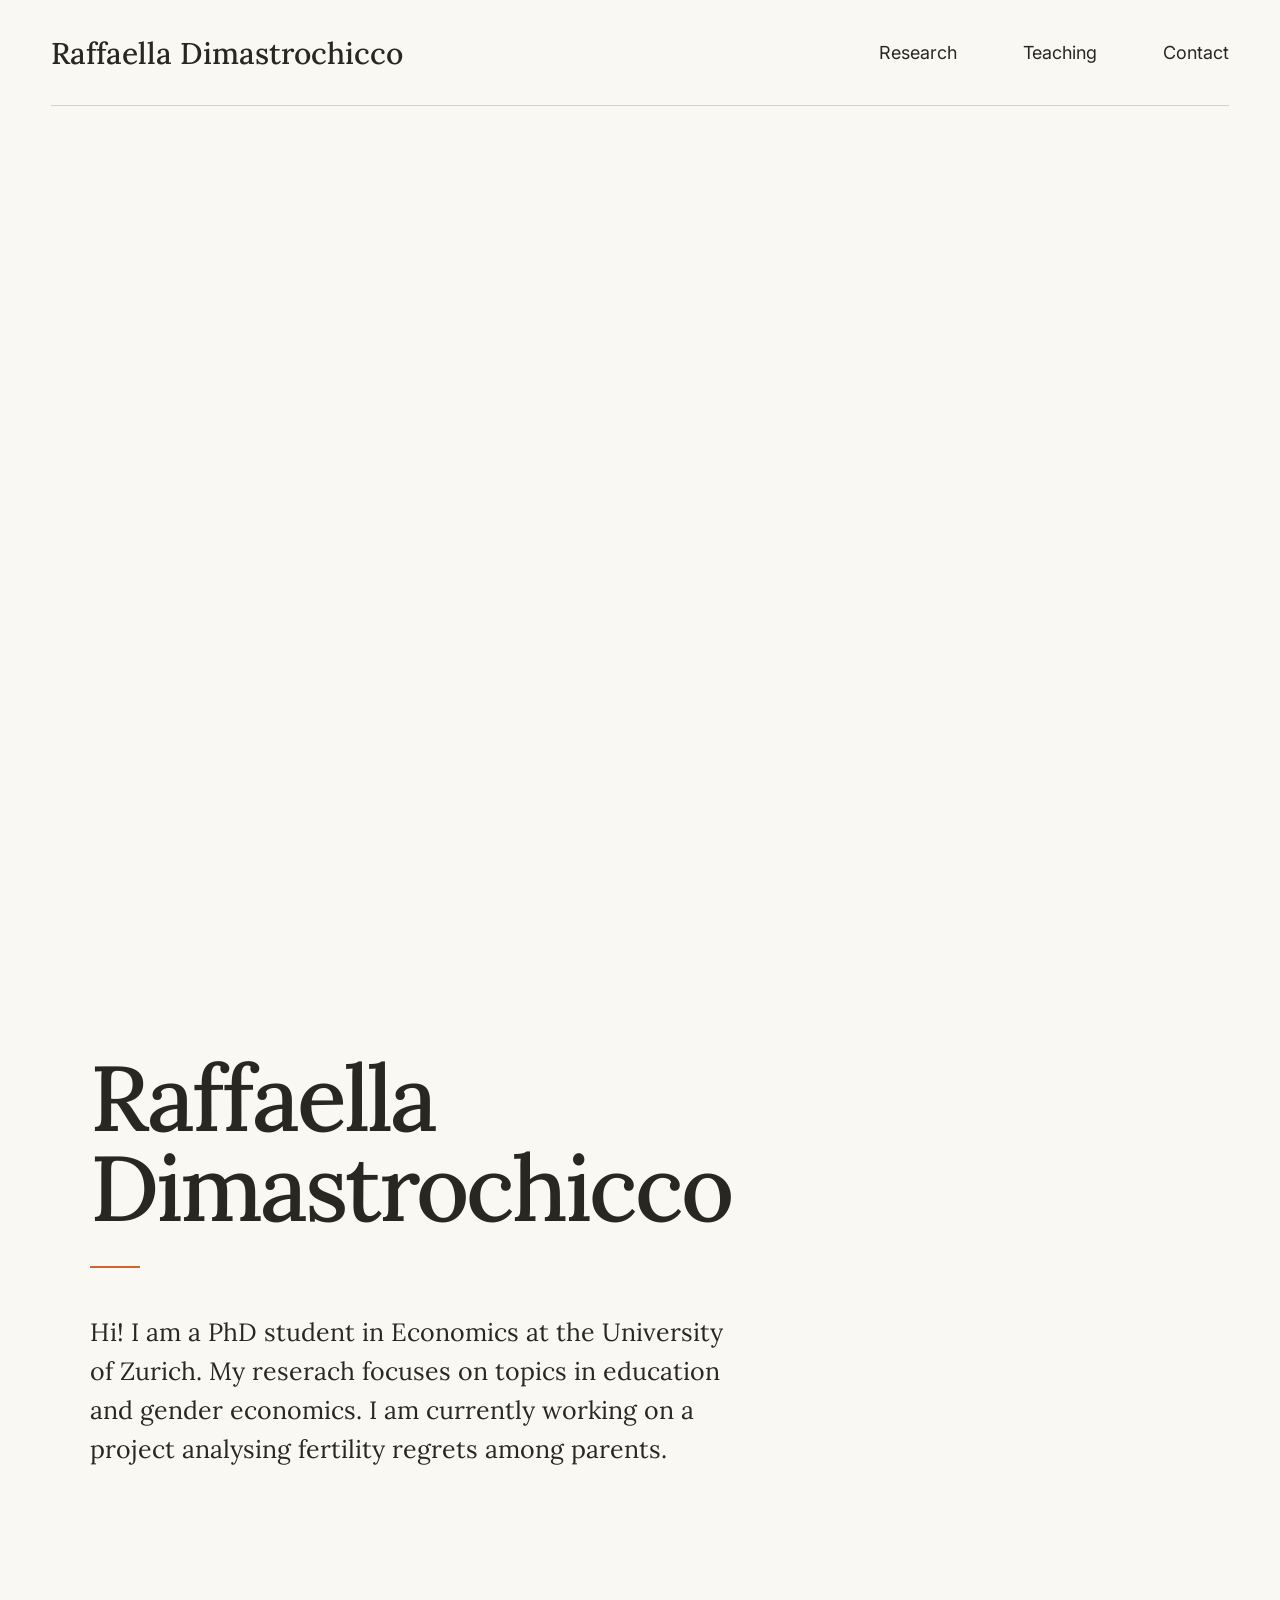
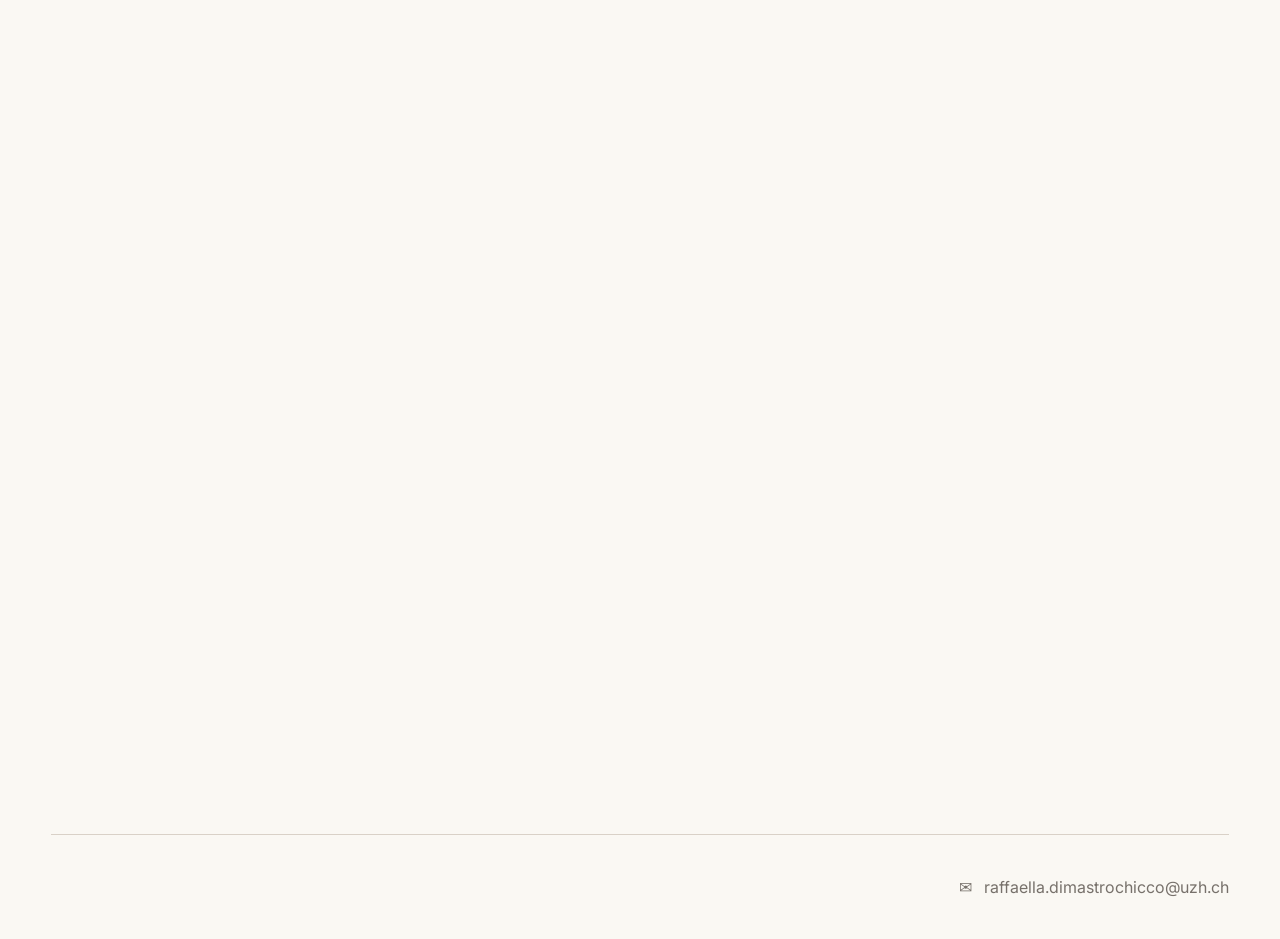
==== index.html @ 98c46ff6 "Update index.html" ====
<!doctype html>
<html lang="en">
<head>
    <meta charset="utf-8">
    <meta name="viewport" content="width=device-width, initial-scale=1">

    <!-- Browser tab title -->
    <title>Raffaella Dimastrochicco</title>

    <!-- Main stylesheet -->
    <link rel="stylesheet" href="assets/css/style.css">
</head>


<body>

    <div class="wrap home">


        <!-- =====================================================
             NAVIGATION
             ===================================================== -->

        <header>

            <nav class="nav">

                <!-- Your name also functions as the Home button -->
                <a class="brand" href="index.html">
                    Raffaella Dimastrochicco
                </a>

                <!-- Main navigation -->
                <div class="navlinks">

                    <a href="research.html">
                        Research
                    </a>

                    <a href="teaching.html">
                        Teaching
                    </a>

                    <a href="contact.html">
                        Contact
                    </a>

                </div>

            </nav>

        </header>


        <!-- =====================================================
             MAIN HOMEPAGE
             ===================================================== -->

        <main class="hero">


            <!-- LEFT SIDE: NAME + INTRODUCTION -->

            <section>

                <!-- Main name -->
                <h1>
                    Raffaella<br>
                    Dimastrochicco
                </h1>

                <!-- Small orange decorative line -->
                <div class="dash"></div>

                <!-- Short introduction -->
                <p class="intro">
                    Hi! I am a PhD student in Economics at the University of Zurich. 
                    My reserach focuses on topics in education and gender economics.
                    I am currently working on a project analysing fertility regrets among parents.
                </p>

            </section>


            <!-- RIGHT SIDE: PORTRAIT + CV -->

            <aside class="portrait-card">

                <!-- PORTRAIT                -->

               <img
                    class="portrait"
                    src="assets/images/profile.jpg"
                    alt="Profile picture"
                >


                <!-- CV DOWNLOAD BUTTON -->

                <!--
                    Your CV should be saved as:
                    assets/docs/cv.pdf
                -->

                <a
                    class="cv"
                    href="assets/docs/cv.pdf"
                    download
                >
                    Download CV <span>↓</span>
                </a>

            </aside>


        </main>


        <!-- =====================================================
             FOOTER
             ===================================================== -->

        <footer>

            <!-- Contact email -->
            <a href="mailto:raffaella.dimastrochicco@uzh.ch">
                ✉ &nbsp; raffaella.dimastrochicco@uzh.ch
            </a>

        </footer>


    </div>

</body>

</html>
---- assets/css/style.css ----
@import url('https://fonts.googleapis.com/css2?family=Inter:wght@400;500;600&family=Lora:wght@400;500&display=swap');
:root{--bg:#faf8f3;--text:#292724;--muted:#77716b;--accent:#d56331;--line:#d9d1c7;--panel:#f6f2eb;--max:1360px}
*{box-sizing:border-box}html{scroll-behavior:smooth}body{margin:0;background:var(--bg);color:var(--text);font-family:Inter,Arial,sans-serif}a{color:inherit;text-decoration:none}.wrap{width:min(calc(100% - 8vw),var(--max));margin:auto}
header{height:106px;display:flex;align-items:center}.nav{width:100%;display:flex;align-items:center;border-bottom:1px solid var(--line);height:100%}.brand{font:500 30px Lora,serif;margin-right:auto}.navlinks{display:flex;gap:66px;height:100%;align-items:center}.navlinks a{height:100%;display:flex;align-items:center;position:relative;font-size:18px}.navlinks a:hover,.navlinks a.active{color:var(--accent)}.navlinks a.active:after{content:"";position:absolute;bottom:-1px;left:0;right:0;height:2px;background:var(--accent)}
.home{min-height:calc(100vh - 106px);display:flex;flex-direction:column}.hero{flex:1;display:grid;grid-template-columns:1.4fr .8fr;gap:10vw;align-items:center;padding:80px 3vw 100px}.hero h1{font:500 clamp(64px,7.2vw,112px)/.98 Lora,serif;margin:0 0 34px;letter-spacing:-3px}.dash{width:50px;height:2px;background:var(--accent);margin:0 0 45px}.intro{font:400 25px/1.55 Lora,serif;max-width:720px;margin:0}.portrait-card{width:min(100%,315px);justify-self:center}.portrait{aspect-ratio:4/4.8;background:linear-gradient(135deg,#d7dedf,#ece8df);border-radius:5px;overflow:hidden;display:grid;place-items:center;color:var(--muted);font-family:Lora,serif}.portrait img{width:100%;height:100%;object-fit:cover}.cv{margin-top:32px;background:var(--accent);color:white;padding:22px 30px;border-radius:5px;display:flex;justify-content:center;gap:20px;font-size:20px}.cv:hover{filter:brightness(.95)}
footer{border-top:1px solid var(--line);min-height:105px;display:flex;align-items:center;justify-content:flex-end;color:var(--muted)}footer a:hover{color:var(--accent)}
.banner{height:245px;position:relative;background:linear-gradient(90deg,#5e5547,#d3b28d);overflow:hidden}.banner img{width:100%;height:100%;object-fit:cover;filter:saturate(.75) contrast(.9)}.banner:after{content:"";position:absolute;inset:0;background:linear-gradient(90deg,rgba(25,25,20,.38),rgba(25,25,20,.05))}.banner h1{position:absolute;z-index:1;left:max(7vw,calc((100vw - var(--max))/2));bottom:22px;margin:0;color:white;font:500 58px Lora,serif}
.research-list{padding:140px 0 10px}.paper{border-top:1px solid var(--line)}.paper:last-child{border-bottom:1px solid var(--line)}.paper-head{display:grid;grid-template-columns:1fr 50px;gap:20px;padding:30px 12px;cursor:pointer}.paper h2{font:500 24px Lora,serif;margin:0 0 9px}.meta{text-transform:uppercase;letter-spacing:4px;font-size:12px;color:var(--muted);margin-bottom:10px}.authors{font:400 14px Lora,serif}.arrow{color:var(--accent);font-size:35px;align-self:center;justify-self:end;transition:.2s transform}.paper.open .arrow{transform:rotate(90deg)}.paper-body{display:none;background:rgba(246,242,235,.72);margin:0 0 28px;padding:30px;grid-template-columns:1.15fr .85fr;gap:50px}.paper.open .paper-body{display:grid}.paper-body h3{font:500 22px Lora,serif;margin:0 0 14px}.paper-body p{font:400 15px/1.6 Lora,serif;margin:0}.paper-link{display:inline-block;margin-top:30px;color:var(--accent)}.figure{border-left:1px solid var(--line);padding-left:38px}.figure-placeholder{min-height:210px;background:white;border:1px dashed #bdb5aa;display:grid;place-items:center;text-align:center;color:var(--muted);padding:20px}.figure img{max-width:100%;height:auto}.caption{font:12px/1.45 Lora,serif;margin-top:10px!important}
.simple-page{padding:110px 0 150px;max-width:850px}.simple-page h1{font:500 58px Lora,serif;margin:0 0 45px}.simple-page h2{font:500 27px Lora,serif;margin:55px 0 12px}.simple-page p,.simple-page li{font:18px/1.7 Lora,serif}.contact-card{margin-top:40px;padding:35px;border-top:1px solid var(--line);border-bottom:1px solid var(--line)}.contact-card a{color:var(--accent)}
@media(max-width:800px){header{height:auto}.nav{padding:25px 0;align-items:flex-start;gap:20px}.brand{font-size:24px}.navlinks{gap:20px;flex-wrap:wrap;justify-content:flex-end}.navlinks a{font-size:14px}.hero{grid-template-columns:1fr;padding:65px 0;gap:55px}.hero h1{font-size:58px;letter-spacing:-2px}.intro{font-size:20px}.portrait-card{justify-self:start;width:220px}.banner{height:190px}.banner h1{font-size:45px}.research-list{padding-top:70px}.paper-head{padding-left:0;padding-right:0}.paper h2{font-size:21px}.paper-body,.paper.open .paper-body{grid-template-columns:1fr;padding:25px 18px;gap:35px}.figure{border-left:0;border-top:1px solid var(--line);padding:30px 0 0}.simple-page{padding-top:70px}.simple-page h1{font-size:45px}}
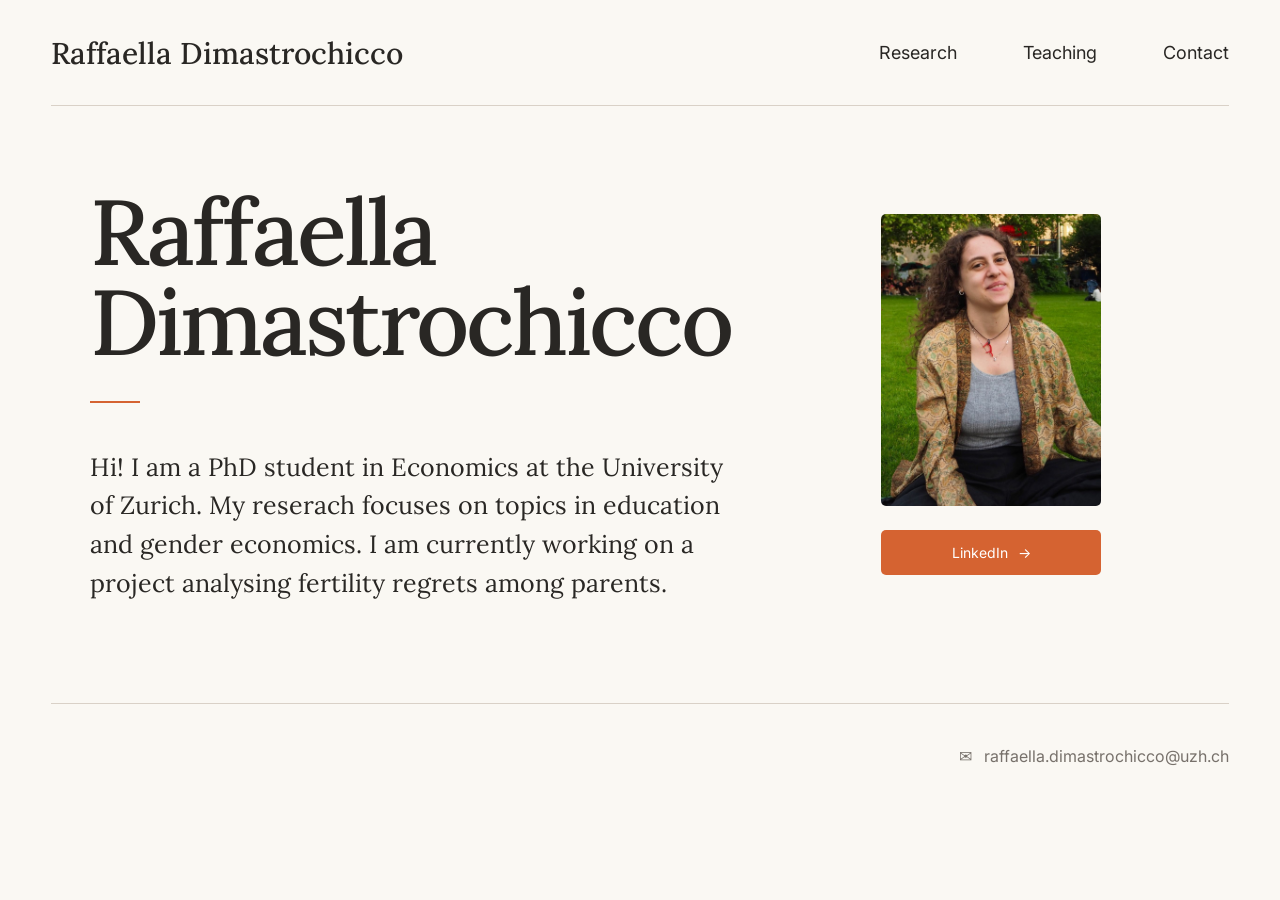
==== commit 1ad2ce56: "Replace CV download link with LinkedIn button" ====
--- a/index.html
+++ b/index.html
@@ -102,13 +102,16 @@
                     assets/docs/cv.pdf
                 -->
 
-                <a
-                    class="cv"
-                    href="assets/docs/cv.pdf"
-                    download
-                >
-                    Download CV <span>↓</span>
-                </a>
+               <!-- LinkedIn button -->
+
+            <a
+                class="cv"
+                href="www.linkedin.com/in/raffaelladimastrochicco"
+                target="_blank"
+                rel="noopener noreferrer"
+            >
+                LinkedIn <span>→</span>
+            </a>
 
             </aside>
 
--- a/assets/css/style.css
+++ b/assets/css/style.css
@@ -1,10 +1,984 @@
-@import url('https://fonts.googleapis.com/css2?family=Inter:wght@400;500;600&family=Lora:wght@400;500&display=swap');
-:root{--bg:#faf8f3;--text:#292724;--muted:#77716b;--accent:#d56331;--line:#d9d1c7;--panel:#f6f2eb;--max:1360px}
-*{box-sizing:border-box}html{scroll-behavior:smooth}body{margin:0;background:var(--bg);color:var(--text);font-family:Inter,Arial,sans-serif}a{color:inherit;text-decoration:none}.wrap{width:min(calc(100% - 8vw),var(--max));margin:auto}
-header{height:106px;display:flex;align-items:center}.nav{width:100%;display:flex;align-items:center;border-bottom:1px solid var(--line);height:100%}.brand{font:500 30px Lora,serif;margin-right:auto}.navlinks{display:flex;gap:66px;height:100%;align-items:center}.navlinks a{height:100%;display:flex;align-items:center;position:relative;font-size:18px}.navlinks a:hover,.navlinks a.active{color:var(--accent)}.navlinks a.active:after{content:"";position:absolute;bottom:-1px;left:0;right:0;height:2px;background:var(--accent)}
-.home{min-height:calc(100vh - 106px);display:flex;flex-direction:column}.hero{flex:1;display:grid;grid-template-columns:1.4fr .8fr;gap:10vw;align-items:center;padding:80px 3vw 100px}.hero h1{font:500 clamp(64px,7.2vw,112px)/.98 Lora,serif;margin:0 0 34px;letter-spacing:-3px}.dash{width:50px;height:2px;background:var(--accent);margin:0 0 45px}.intro{font:400 25px/1.55 Lora,serif;max-width:720px;margin:0}.portrait-card{width:min(100%,315px);justify-self:center}.portrait{aspect-ratio:4/4.8;background:linear-gradient(135deg,#d7dedf,#ece8df);border-radius:5px;overflow:hidden;display:grid;place-items:center;color:var(--muted);font-family:Lora,serif}.portrait img{width:100%;height:100%;object-fit:cover}.cv{margin-top:32px;background:var(--accent);color:white;padding:22px 30px;border-radius:5px;display:flex;justify-content:center;gap:20px;font-size:20px}.cv:hover{filter:brightness(.95)}
-footer{border-top:1px solid var(--line);min-height:105px;display:flex;align-items:center;justify-content:flex-end;color:var(--muted)}footer a:hover{color:var(--accent)}
-.banner{height:245px;position:relative;background:linear-gradient(90deg,#5e5547,#d3b28d);overflow:hidden}.banner img{width:100%;height:100%;object-fit:cover;filter:saturate(.75) contrast(.9)}.banner:after{content:"";position:absolute;inset:0;background:linear-gradient(90deg,rgba(25,25,20,.38),rgba(25,25,20,.05))}.banner h1{position:absolute;z-index:1;left:max(7vw,calc((100vw - var(--max))/2));bottom:22px;margin:0;color:white;font:500 58px Lora,serif}
-.research-list{padding:140px 0 10px}.paper{border-top:1px solid var(--line)}.paper:last-child{border-bottom:1px solid var(--line)}.paper-head{display:grid;grid-template-columns:1fr 50px;gap:20px;padding:30px 12px;cursor:pointer}.paper h2{font:500 24px Lora,serif;margin:0 0 9px}.meta{text-transform:uppercase;letter-spacing:4px;font-size:12px;color:var(--muted);margin-bottom:10px}.authors{font:400 14px Lora,serif}.arrow{color:var(--accent);font-size:35px;align-self:center;justify-self:end;transition:.2s transform}.paper.open .arrow{transform:rotate(90deg)}.paper-body{display:none;background:rgba(246,242,235,.72);margin:0 0 28px;padding:30px;grid-template-columns:1.15fr .85fr;gap:50px}.paper.open .paper-body{display:grid}.paper-body h3{font:500 22px Lora,serif;margin:0 0 14px}.paper-body p{font:400 15px/1.6 Lora,serif;margin:0}.paper-link{display:inline-block;margin-top:30px;color:var(--accent)}.figure{border-left:1px solid var(--line);padding-left:38px}.figure-placeholder{min-height:210px;background:white;border:1px dashed #bdb5aa;display:grid;place-items:center;text-align:center;color:var(--muted);padding:20px}.figure img{max-width:100%;height:auto}.caption{font:12px/1.45 Lora,serif;margin-top:10px!important}
-.simple-page{padding:110px 0 150px;max-width:850px}.simple-page h1{font:500 58px Lora,serif;margin:0 0 45px}.simple-page h2{font:500 27px Lora,serif;margin:55px 0 12px}.simple-page p,.simple-page li{font:18px/1.7 Lora,serif}.contact-card{margin-top:40px;padding:35px;border-top:1px solid var(--line);border-bottom:1px solid var(--line)}.contact-card a{color:var(--accent)}
-@media(max-width:800px){header{height:auto}.nav{padding:25px 0;align-items:flex-start;gap:20px}.brand{font-size:24px}.navlinks{gap:20px;flex-wrap:wrap;justify-content:flex-end}.navlinks a{font-size:14px}.hero{grid-template-columns:1fr;padding:65px 0;gap:55px}.hero h1{font-size:58px;letter-spacing:-2px}.intro{font-size:20px}.portrait-card{justify-self:start;width:220px}.banner{height:190px}.banner h1{font-size:45px}.research-list{padding-top:70px}.paper-head{padding-left:0;padding-right:0}.paper h2{font-size:21px}.paper-body,.paper.open .paper-body{grid-template-columns:1fr;padding:25px 18px;gap:35px}.figure{border-left:0;border-top:1px solid var(--line);padding:30px 0 0}.simple-page{padding-top:70px}.simple-page h1{font-size:45px}}
+/* ============================================================
+   FONTS
+
+   Lora  = headings / academic editorial text
+   Inter = navigation / interface text
+   ============================================================ */
+
+@import url(
+    'https://fonts.googleapis.com/css2?family=Inter:wght@400;500;600&family=Lora:wght@400;500&display=swap'
+);
+
+
+/* ============================================================
+   1. COLOURS + GLOBAL SETTINGS
+
+   This is the easiest place to change the overall appearance.
+   ============================================================ */
+
+:root {
+
+    /* Main background */
+    --bg: #faf8f3;
+
+    /* Main text */
+    --text: #292724;
+
+    /* Secondary / lighter text */
+    --muted: #77716b;
+
+    /* Burnt-orange accent */
+    --accent: #d56331;
+
+    /* Divider lines */
+    --line: #d9d1c7;
+
+    /* Light panel background */
+    --panel: #f6f2eb;
+
+    /* Maximum width of website */
+    --max: 1360px;
+}
+
+
+/* ============================================================
+   2. GLOBAL PAGE SETTINGS
+   ============================================================ */
+
+* {
+    box-sizing: border-box;
+}
+
+
+html {
+    scroll-behavior: smooth;
+}
+
+
+body {
+
+    margin: 0;
+
+    background: var(--bg);
+
+    color: var(--text);
+
+    font-family:
+        Inter,
+        Arial,
+        sans-serif;
+}
+
+
+a {
+    color: inherit;
+    text-decoration: none;
+}
+
+
+/* Main website container */
+
+.wrap {
+
+    width: min(
+        calc(100% - 8vw),
+        var(--max)
+    );
+
+    margin: auto;
+}
+
+
+/* ============================================================
+   3. HEADER + NAVIGATION
+   ============================================================ */
+
+header {
+
+    height: 106px;
+
+    display: flex;
+
+    align-items: center;
+}
+
+
+.nav {
+
+    width: 100%;
+    height: 100%;
+
+    display: flex;
+
+    align-items: center;
+
+    border-bottom:
+        1px solid
+        var(--line);
+}
+
+
+/* Name in upper-left corner */
+
+.brand {
+
+    margin-right: auto;
+
+    font:
+        500
+        30px
+        Lora,
+        serif;
+}
+
+
+/* Navigation links */
+
+.navlinks {
+
+    height: 100%;
+
+    display: flex;
+
+    align-items: center;
+
+    gap: 66px;
+}
+
+
+.navlinks a {
+
+    height: 100%;
+
+    display: flex;
+
+    align-items: center;
+
+    position: relative;
+
+    font-size: 18px;
+}
+
+
+/* Orange text on hover/current page */
+
+.navlinks a:hover,
+.navlinks a.active {
+
+    color: var(--accent);
+}
+
+
+/* Orange line under active page */
+
+.navlinks a.active::after {
+
+    content: "";
+
+    position: absolute;
+
+    bottom: -1px;
+    left: 0;
+    right: 0;
+
+    height: 2px;
+
+    background: var(--accent);
+}
+
+
+/* ============================================================
+   4. HOMEPAGE
+   ============================================================ */
+
+.home {
+
+    min-height:
+        calc(100vh - 106px);
+
+    display: flex;
+
+    flex-direction: column;
+}
+
+
+/* Main homepage layout */
+
+.hero {
+
+    flex: 1;
+
+    display: grid;
+
+    grid-template-columns:
+        1.4fr
+        0.8fr;
+
+    gap: 10vw;
+
+    align-items: center;
+
+    padding:
+        80px
+        3vw
+        100px;
+}
+
+
+/* Large name */
+
+.hero h1 {
+
+    margin:
+        0
+        0
+        34px;
+
+    font:
+        500
+        clamp(64px, 7.2vw, 112px) / 0.98
+        Lora,
+        serif;
+
+    letter-spacing: -3px;
+}
+
+
+/* Small orange decorative line */
+
+.dash {
+
+    width: 50px;
+
+    height: 2px;
+
+    margin:
+        0
+        0
+        45px;
+
+    background: var(--accent);
+}
+
+
+/* Homepage introductory paragraph */
+
+.intro {
+
+    max-width: 720px;
+
+    margin: 0;
+
+    font:
+        400
+        25px / 1.55
+        Lora,
+        serif;
+}
+
+
+/* ============================================================
+   5. HOMEPAGE PORTRAIT + CV
+   ============================================================ */
+
+/*
+   Controls the overall width of the portrait and CV button.
+   Change 220px if you want the portrait larger or smaller.
+*/
+
+.portrait-card {
+    width: min(100%, 220px);
+    justify-self: center;
+}
+
+
+/*
+   Portrait container.
+   No fixed height or aspect ratio:
+   the photograph keeps its original proportions.
+*/
+
+.portrait {
+    width: 100%;
+    overflow: hidden;
+    border-radius: 5px;
+}
+
+
+/*
+   Actual portrait image.
+
+   width: 100% scales the image to the portrait-card width.
+   height: auto preserves the ORIGINAL aspect ratio.
+*/
+
+.portrait img {
+    display: block;
+    width: 100%;
+    height: auto;
+}
+
+
+/* CV download button */
+
+.cv {
+    width: 100%;
+    margin-top: 20px;
+
+    padding:
+        14px
+        12px;
+
+    display: flex;
+    justify-content: center;
+    align-items: center;
+
+    gap: 10px;
+
+    background: var(--accent);
+    color: white;
+
+    border-radius: 5px;
+
+    font-size: 14px;
+    white-space: nowrap;
+}
+
+
+.cv:hover {
+    filter: brightness(0.95);
+}
+
+
+/* ============================================================
+   6. FOOTER
+   ============================================================ */
+
+footer {
+
+    min-height: 105px;
+
+    display: flex;
+
+    align-items: center;
+
+    justify-content: flex-end;
+
+    border-top:
+        1px solid
+        var(--line);
+
+    color: var(--muted);
+}
+
+
+footer a:hover {
+
+    color: var(--accent);
+}
+
+
+/* ============================================================
+   7. RESEARCH PAGE — BANNER
+   ============================================================ */
+
+.banner {
+
+    height: 245px;
+
+    position: relative;
+
+    overflow: hidden;
+
+    background:
+        linear-gradient(
+            90deg,
+            #5e5547,
+            #d3b28d
+        );
+}
+
+
+/* Research banner image */
+
+.banner img {
+
+    width: 100%;
+    height: 100%;
+
+    object-fit: cover;
+
+    filter:
+        saturate(0.75)
+        contrast(0.9);
+}
+
+
+/* Dark overlay for text readability */
+
+.banner::after {
+
+    content: "";
+
+    position: absolute;
+
+    inset: 0;
+
+    background:
+        linear-gradient(
+            90deg,
+            rgba(25, 25, 20, 0.38),
+            rgba(25, 25, 20, 0.05)
+        );
+}
+
+
+/* "Research" title over banner */
+
+.banner h1 {
+
+    position: absolute;
+
+    z-index: 1;
+
+    left:
+        max(
+            7vw,
+            calc((100vw - var(--max)) / 2)
+        );
+
+    bottom: 22px;
+
+    margin: 0;
+
+    color: white;
+
+    font:
+        500
+        58px
+        Lora,
+        serif;
+}
+
+
+/* ============================================================
+   8. RESEARCH PAGE — PAPER LIST
+   ============================================================ */
+
+.research-list {
+
+    padding:
+        140px
+        0
+        10px;
+}
+
+
+/* Individual paper */
+
+.paper {
+
+    border-top:
+        1px solid
+        var(--line);
+}
+
+
+.paper:last-child {
+
+    border-bottom:
+        1px solid
+        var(--line);
+}
+
+
+/* Clickable paper heading */
+
+.paper-head {
+
+    display: grid;
+
+    grid-template-columns:
+        1fr
+        50px;
+
+    gap: 20px;
+
+    padding:
+        30px
+        12px;
+
+    cursor: pointer;
+}
+
+
+/* Paper title */
+
+.paper h2 {
+
+    margin:
+        0
+        0
+        9px;
+
+    font:
+        500
+        24px
+        Lora,
+        serif;
+}
+
+
+/* Publication status / category */
+
+.meta {
+
+    margin-bottom: 10px;
+
+    color: var(--muted);
+
+    font-size: 12px;
+
+    text-transform: uppercase;
+
+    letter-spacing: 4px;
+}
+
+
+/* Authors */
+
+.authors {
+
+    font:
+        400
+        14px
+        Lora,
+        serif;
+}
+
+
+/* Orange expansion arrow */
+
+.arrow {
+
+    align-self: center;
+
+    justify-self: end;
+
+    color: var(--accent);
+
+    font-size: 35px;
+
+    transition:
+        0.2s
+        transform;
+}
+
+
+/* Rotate arrow when paper is open */
+
+.paper.open .arrow {
+
+    transform:
+        rotate(90deg);
+}
+
+
+/* ============================================================
+   9. RESEARCH PAGE — EXPANDED PAPER
+   ============================================================ */
+
+/* Hidden by default */
+
+.paper-body {
+
+    display: none;
+
+    grid-template-columns:
+        1.15fr
+        0.85fr;
+
+    gap: 50px;
+
+    margin:
+        0
+        0
+        28px;
+
+    padding: 30px;
+
+    background:
+        rgba(
+            246,
+            242,
+            235,
+            0.72
+        );
+}
+
+
+/* Display when opened */
+
+.paper.open .paper-body {
+
+    display: grid;
+}
+
+
+/* Abstract heading */
+
+.paper-body h3 {
+
+    margin:
+        0
+        0
+        14px;
+
+    font:
+        500
+        22px
+        Lora,
+        serif;
+}
+
+
+/* Abstract text */
+
+.paper-body p {
+
+    margin: 0;
+
+    font:
+        400
+        15px / 1.6
+        Lora,
+        serif;
+}
+
+
+/* Paper/PDF link */
+
+.paper-link {
+
+    display: inline-block;
+
+    margin-top: 30px;
+
+    color: var(--accent);
+}
+
+
+/* Figure column */
+
+.figure {
+
+    padding-left: 38px;
+
+    border-left:
+        1px solid
+        var(--line);
+}
+
+
+/* Placeholder before actual figure is added */
+
+.figure-placeholder {
+
+    min-height: 210px;
+
+    display: grid;
+
+    place-items: center;
+
+    padding: 20px;
+
+    text-align: center;
+
+    background: white;
+
+    border:
+        1px dashed
+        #bdb5aa;
+
+    color: var(--muted);
+}
+
+
+/* Actual research figure */
+
+.figure img {
+
+    max-width: 100%;
+
+    height: auto;
+}
+
+
+/* Figure caption */
+
+.caption {
+
+    margin-top:
+        10px !important;
+
+    font:
+        12px / 1.45
+        Lora,
+        serif;
+}
+
+
+/* ============================================================
+   10. TEACHING + CONTACT PAGES
+   ============================================================ */
+
+.simple-page {
+
+    max-width: 850px;
+
+    padding:
+        110px
+        0
+        150px;
+}
+
+
+/* Main page title */
+
+.simple-page h1 {
+
+    margin:
+        0
+        0
+        45px;
+
+    font:
+        500
+        58px
+        Lora,
+        serif;
+}
+
+
+/* Section titles */
+
+.simple-page h2 {
+
+    margin:
+        55px
+        0
+        12px;
+
+    font:
+        500
+        27px
+        Lora,
+        serif;
+}
+
+
+/* General text */
+
+.simple-page p,
+.simple-page li {
+
+    font:
+        18px / 1.7
+        Lora,
+        serif;
+}
+
+
+/* ============================================================
+   11. CONTACT CARD
+   ============================================================ */
+
+.contact-card {
+
+    margin-top: 40px;
+
+    padding: 35px;
+
+    border-top:
+        1px solid
+        var(--line);
+
+    border-bottom:
+        1px solid
+        var(--line);
+}
+
+
+.contact-card a {
+
+    color: var(--accent);
+}
+
+
+/* ============================================================
+   12. TABLET + MOBILE
+   ============================================================ */
+
+@media (max-width: 800px) {
+
+
+    /* ---------- Navigation ---------- */
+
+    header {
+
+        height: auto;
+    }
+
+
+    .nav {
+
+        padding:
+            25px
+            0;
+
+        align-items: flex-start;
+
+        gap: 20px;
+    }
+
+
+    .brand {
+
+        font-size: 24px;
+    }
+
+
+    .navlinks {
+
+        gap: 20px;
+
+        flex-wrap: wrap;
+
+        justify-content: flex-end;
+    }
+
+
+    .navlinks a {
+
+        font-size: 14px;
+    }
+
+
+    /* ---------- Homepage ---------- */
+
+    .hero {
+
+        grid-template-columns: 1fr;
+
+        padding:
+            65px
+            0;
+
+        gap: 55px;
+    }
+
+
+    .hero h1 {
+
+        font-size: 58px;
+
+        letter-spacing: -2px;
+    }
+
+
+    .intro {
+
+        font-size: 20px;
+    }
+
+
+    /*
+       Keep portrait small on mobile as well.
+    */
+
+    .portrait-card {
+
+        justify-self: start;
+
+        width: 180px;
+    }
+
+
+    /* ---------- Research banner ---------- */
+
+    .banner {
+
+        height: 190px;
+    }
+
+
+    .banner h1 {
+
+        font-size: 45px;
+    }
+
+
+    /* ---------- Research papers ---------- */
+
+    .research-list {
+
+        padding-top: 70px;
+    }
+
+
+    .paper-head {
+
+        padding-left: 0;
+
+        padding-right: 0;
+    }
+
+
+    .paper h2 {
+
+        font-size: 21px;
+    }
+
+
+    .paper-body,
+    .paper.open .paper-body {
+
+        grid-template-columns: 1fr;
+
+        padding:
+            25px
+            18px;
+
+        gap: 35px;
+    }
+
+
+    .figure {
+
+        padding:
+            30px
+            0
+            0;
+
+        border-left: 0;
+
+        border-top:
+            1px solid
+            var(--line);
+    }
+
+
+    /* ---------- Teaching / Contact ---------- */
+
+    .simple-page {
+
+        padding-top: 70px;
+    }
+
+
+    .simple-page h1 {
+
+        font-size: 45px;
+    }
+
+}
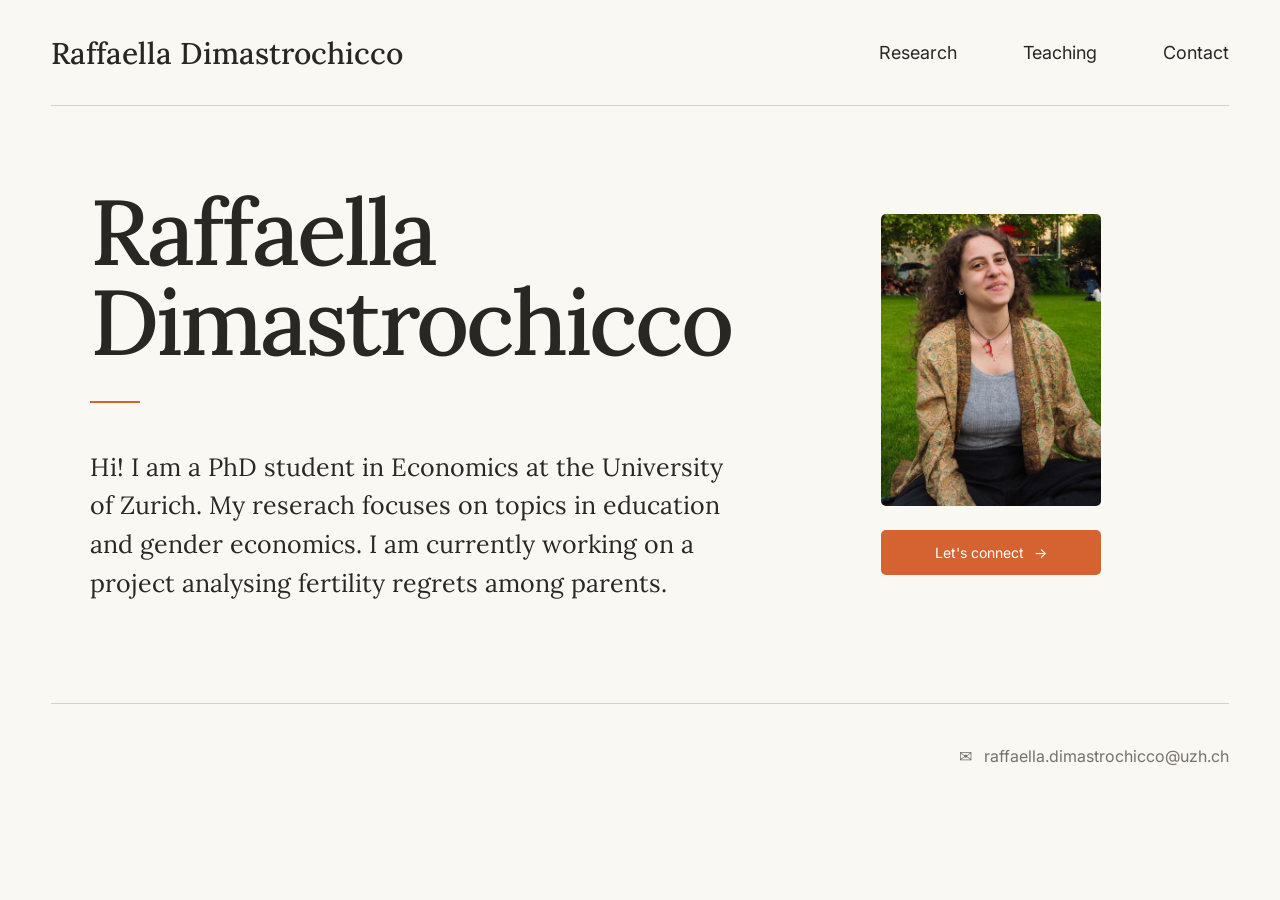
==== commit 94abd3fe: "Update index.html" ====
--- a/index.html
+++ b/index.html
@@ -95,22 +95,15 @@
                 >
 
 
-                <!-- CV DOWNLOAD BUTTON -->
-
-                <!--
-                    Your CV should be saved as:
-                    assets/docs/cv.pdf
-                -->
-
                <!-- LinkedIn button -->
 
             <a
                 class="cv"
-                href="www.linkedin.com/in/raffaelladimastrochicco"
+                href="https://www.linkedin.com/in/raffaelladimastrochicco/"
                 target="_blank"
                 rel="noopener noreferrer"
             >
-                LinkedIn <span>→</span>
+                Let's connect <span>→</span>
             </a>
 
             </aside>
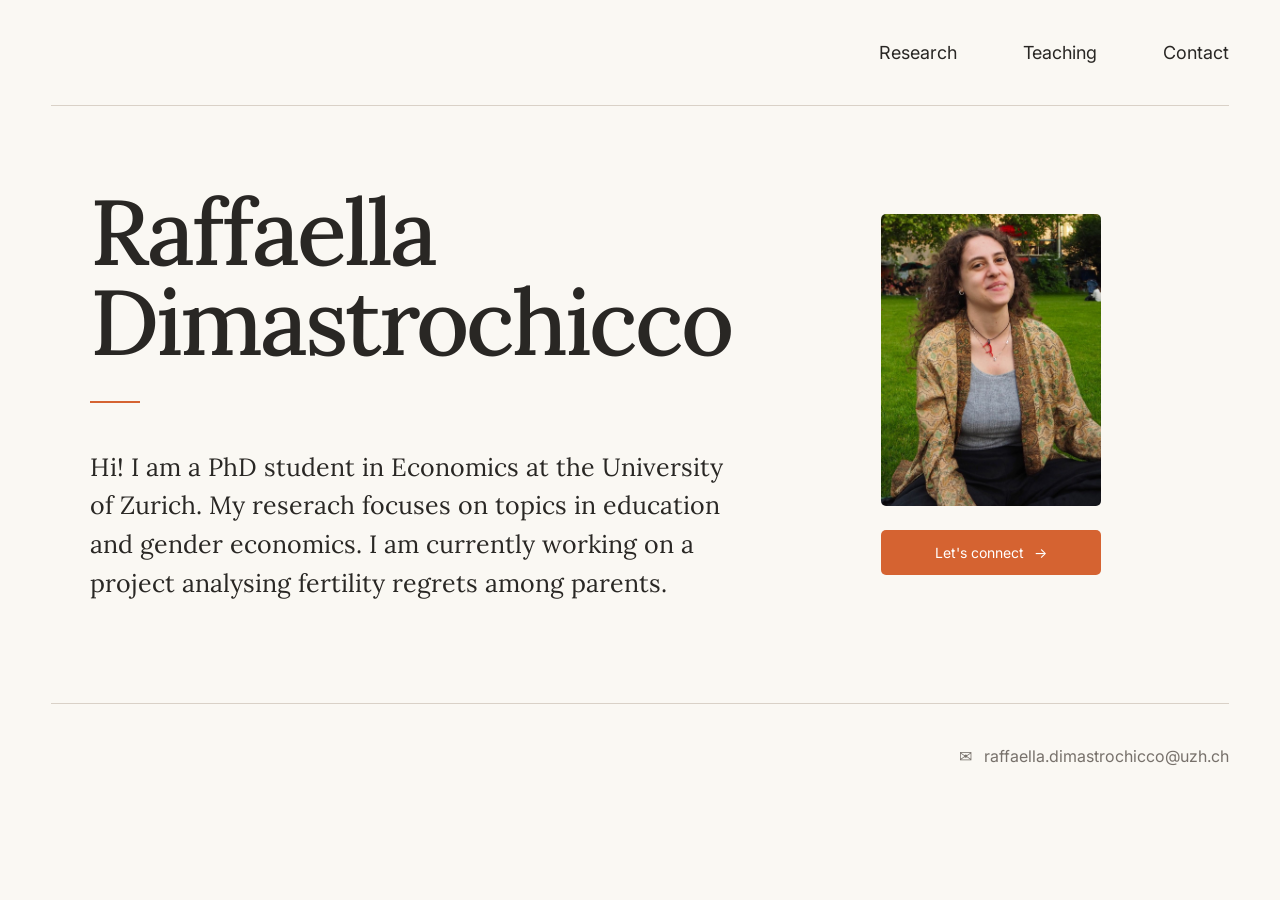
==== commit 19f2dff6: "Remove name from navigation link" ====
--- a/index.html
+++ b/index.html
@@ -27,7 +27,7 @@
 
                 <!-- Your name also functions as the Home button -->
                 <a class="brand" href="index.html">
-                    Raffaella Dimastrochicco
+                     
                 </a>
 
                 <!-- Main navigation -->
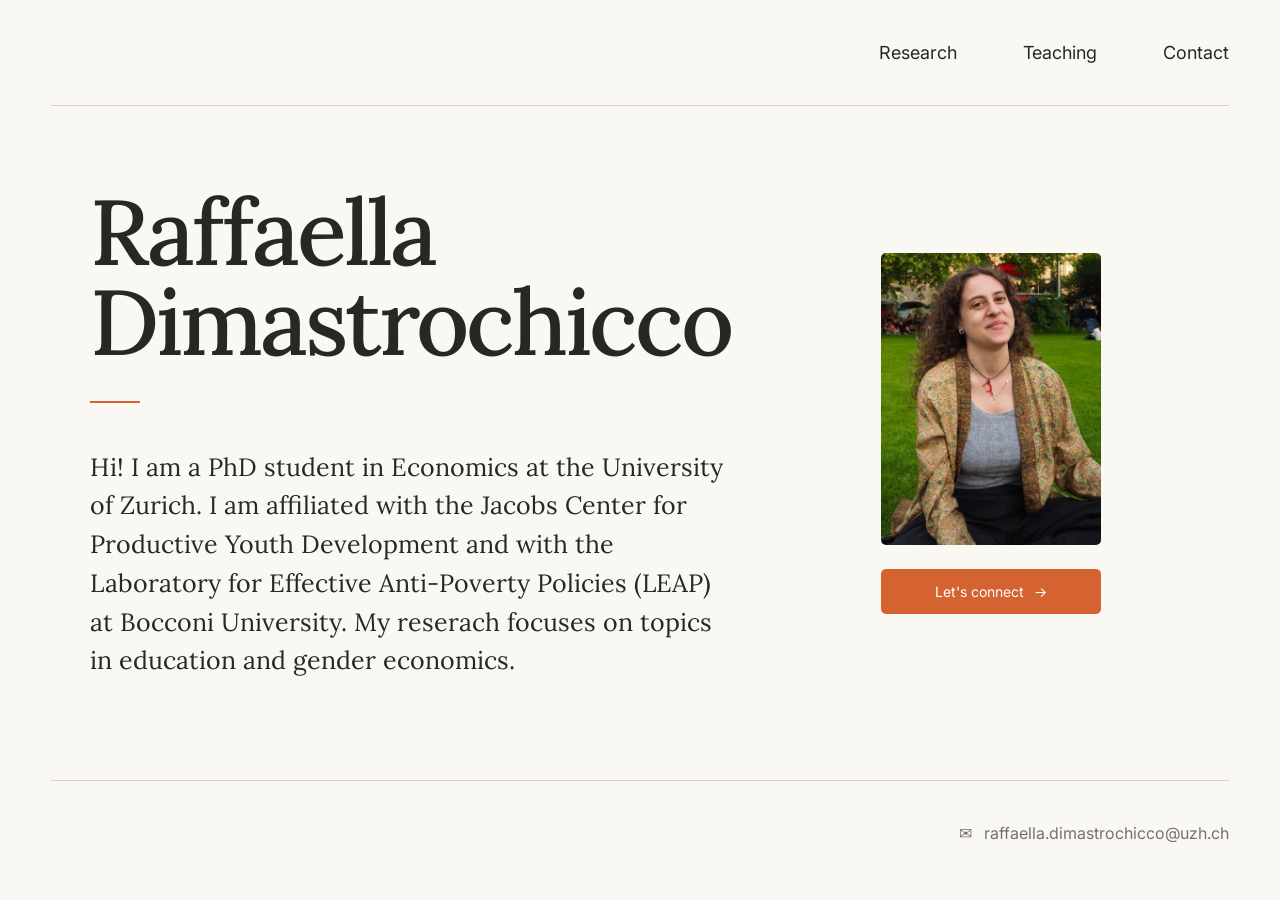
==== commit 04077a4b: "Revise project description in index.html Updated research project description in the introduction." ====
--- a/index.html
+++ b/index.html
@@ -75,8 +75,8 @@
                 <!-- Short introduction -->
                 <p class="intro">
                     Hi! I am a PhD student in Economics at the University of Zurich. 
+                    I am affiliated with the Jacobs Center for Productive Youth Development and with the Laboratory for Effective Anti-Poverty Policies (LEAP) at Bocconi University.
                     My reserach focuses on topics in education and gender economics.
-                    I am currently working on a project analysing fertility regrets among parents.
                 </p>
 
             </section>
--- a/assets/css/style.css
+++ b/assets/css/style.css
@@ -458,6 +458,27 @@
         58px
         Lora,
         serif;
+}
+
+
+/* ============================================================
+   RESEARCH BANNER — PHOTO CREDIT
+   ============================================================ */
+
+.photo-credit {
+    position: absolute;
+    z-index: 2;
+
+    top: 12px;
+    right: 18px;
+
+    color: white;
+
+    font-family: Inter, Arial, sans-serif;
+    font-size: 10px;
+    font-weight: 400;
+
+    opacity: 0.8;
 }
 
 
@@ -727,67 +748,61 @@
         serif;
 }
 
-
-/* ============================================================
-   10. TEACHING + CONTACT PAGES
-   ============================================================ */
-
-.simple-page {
-
-    max-width: 850px;
-
-    padding:
-        110px
-        0
-        150px;
-}
-
-
-/* Main page title */
-
-.simple-page h1 {
-
-    margin:
-        0
-        0
-        45px;
-
-    font:
-        500
-        58px
-        Lora,
-        serif;
-}
-
-
-/* Section titles */
-
-.simple-page h2 {
-
-    margin:
-        55px
-        0
-        12px;
-
-    font:
-        500
-        27px
-        Lora,
-        serif;
-}
-
-
-/* General text */
-
-.simple-page p,
-.simple-page li {
-
-    font:
-        18px / 1.7
-        Lora,
-        serif;
-}
-
+/* ============================================================
+   RESEARCH PAPERS WITHOUT A FIGURE
+
+   Allows the abstract to use the full available width.
+   ============================================================ */
+
+.paper-body.no-figure {
+    grid-template-columns: 1fr;
+} 
+
+
+/* ============================================================
+   TEACHING PAGE
+   ============================================================ */
+
+
+/*
+   Space between the banner and the first course.
+
+   140px matches the spacing used on the Research page.
+*/
+
+.teaching-list {
+    padding: 140px 0 100px;
+}
+
+
+/*
+   Individual course.
+
+   The border-top creates the horizontal line above the course,
+   just like the paper entries on the Research page.
+*/
+
+.course {
+    padding: 30px 12px;
+    border-top: 1px solid var(--line);
+    border-bottom: 1px solid var(--line);
+}
+
+
+/* Course title */
+
+.course h2 {
+    font: 500 24px Lora, serif;
+    margin: 0 0 9px;
+}
+
+
+/* University · Term · Role */
+
+.course-meta {
+    font: 400 14px Lora, serif;
+    color: var(--text);
+}
 
 /* ============================================================
    11. CONTACT CARD
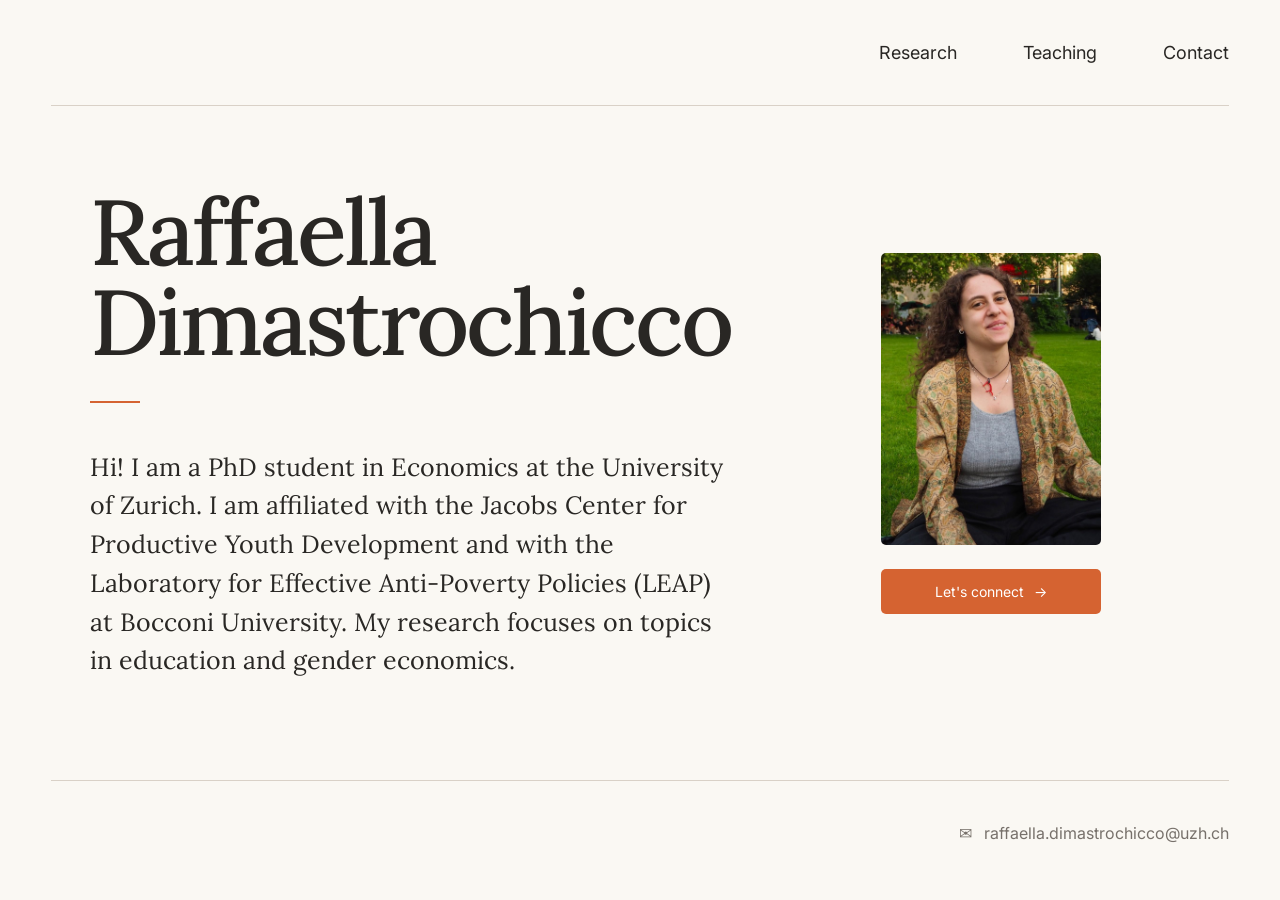
==== commit 7bdf1ac5: "Fix typo in research description" ====
--- a/index.html
+++ b/index.html
@@ -76,7 +76,7 @@
                 <p class="intro">
                     Hi! I am a PhD student in Economics at the University of Zurich. 
                     I am affiliated with the Jacobs Center for Productive Youth Development and with the Laboratory for Effective Anti-Poverty Policies (LEAP) at Bocconi University.
-                    My reserach focuses on topics in education and gender economics.
+                    My research focuses on topics in education and gender economics.
                 </p>
 
             </section>
